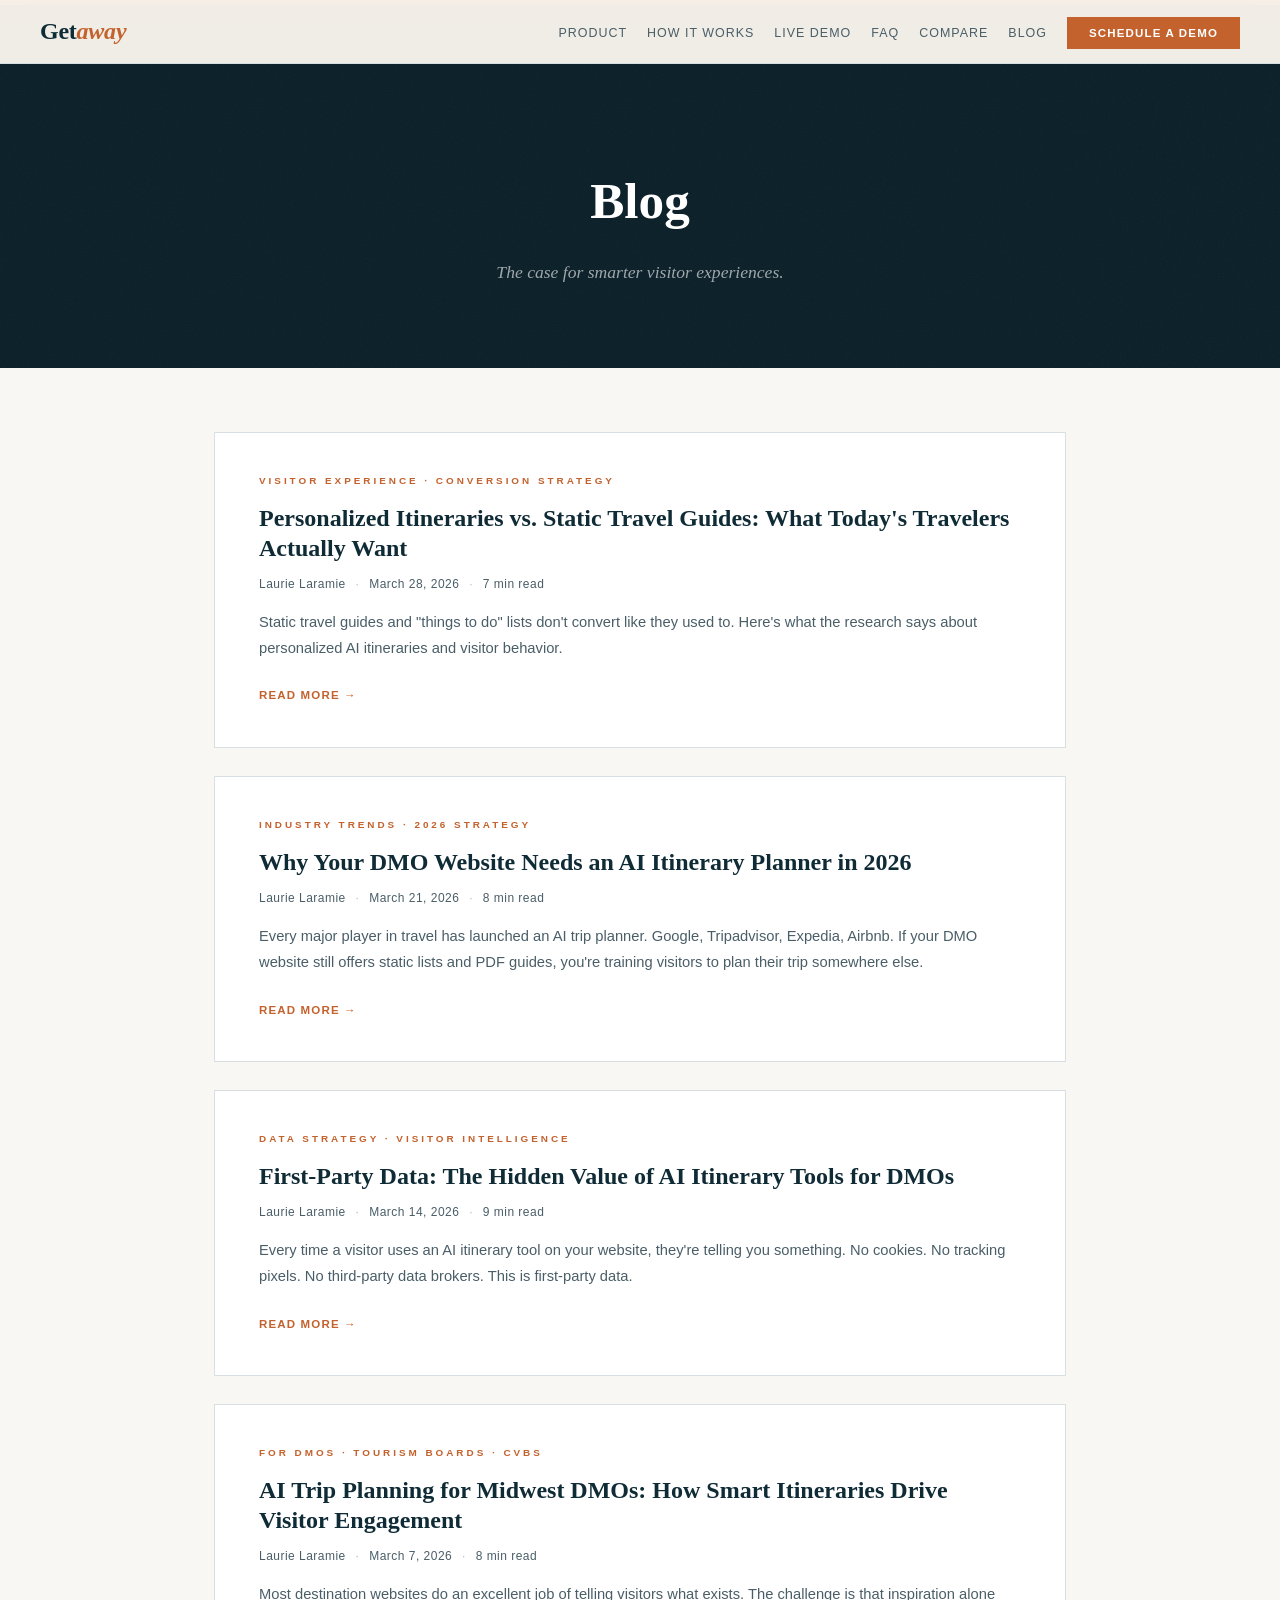
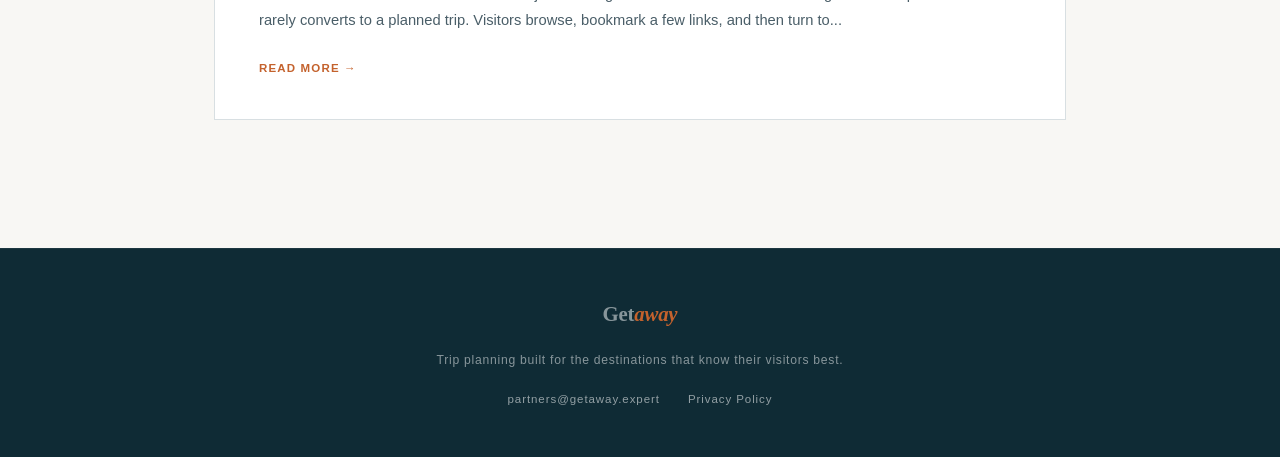
==== blog/index.html @ 8b9dd8a4 "Trim homepage, diversify hero images across site Remove three redundant homepage sections (Who It's " ====
<!DOCTYPE html>
<html lang="en">
<head>
  <meta charset="UTF-8" />
  <meta name="viewport" content="width=device-width, initial-scale=1.0" />

  <title>Blog | Getaway.expert Partners</title>
  <meta name="description" content="Insights on AI trip planning for destination marketing organizations, tourism boards, and CVBs. Learn how smart itineraries drive visitor engagement." />
  <link rel="canonical" href="https://partners.getaway.expert/blog" />
  <link rel="icon" type="image/svg+xml" href="/favicon.svg" />
  <link rel="icon" type="image/png" sizes="32x32" href="/favicon-32x32.png" />
  <link rel="icon" type="image/png" sizes="16x16" href="/favicon-16x16.png" />
  <meta name="robots" content="index, follow" />

  <meta property="og:type" content="website" />
  <meta property="og:url" content="https://partners.getaway.expert/blog" />
  <meta property="og:title" content="Blog | Getaway.expert Partners" />
  <meta property="og:description" content="Insights on AI trip planning for destination marketing organizations, tourism boards, and CVBs." />
  <meta property="og:image" content="https://images.unsplash.com/photo-1441974231531-c6227db76b6e?w=1200&q=80" />

  <meta name="twitter:card" content="summary_large_image" />
  <meta name="twitter:title" content="Blog | Getaway.expert Partners" />
  <meta name="twitter:description" content="Insights on AI trip planning for destination marketing organizations, tourism boards, and CVBs." />
  <meta name="twitter:image" content="https://images.unsplash.com/photo-1441974231531-c6227db76b6e?w=1200&q=80" />

  <script type="application/ld+json">
  {
    "@context": "https://schema.org",
    "@type": "CollectionPage",
    "name": "Blog | Getaway.expert Partners",
    "description": "Insights on AI trip planning, first-party data, and digital strategy for destination marketing organizations.",
    "url": "https://partners.getaway.expert/blog",
    "publisher": {
      "@type": "Organization",
      "name": "Getaway.expert"
    },
    "mainEntity": {
      "@type": "ItemList",
      "itemListElement": [
        {
          "@type": "ListItem",
          "position": 1,
          "url": "https://partners.getaway.expert/blog/personalized-itineraries-vs-static-guides"
        },
        {
          "@type": "ListItem",
          "position": 2,
          "url": "https://partners.getaway.expert/blog/dmo-ai-itinerary-planner-2026"
        },
        {
          "@type": "ListItem",
          "position": 3,
          "url": "https://partners.getaway.expert/blog/first-party-data-ai-itinerary-tools"
        },
        {
          "@type": "ListItem",
          "position": 4,
          "url": "https://partners.getaway.expert/blog/ai-trip-planning-midwest-dmos"
        }
      ]
    }
  }
  </script>

  <script type="application/ld+json">
  {
    "@context": "https://schema.org",
    "@type": "BreadcrumbList",
    "itemListElement": [
      { "@type": "ListItem", "position": 1, "name": "Home", "item": "https://partners.getaway.expert/" },
      { "@type": "ListItem", "position": 2, "name": "Blog" }
    ]
  }
  </script>

  <meta http-equiv="Content-Security-Policy" content="default-src 'self'; script-src 'self' 'unsafe-inline'; style-src 'self' 'unsafe-inline' https://fonts.googleapis.com; font-src https://fonts.gstatic.com; img-src 'self' https://images.unsplash.com data:; frame-ancestors 'none';" />

  <link rel="preconnect" href="https://fonts.googleapis.com" />
  <link rel="preconnect" href="https://fonts.gstatic.com" crossorigin />
  <link href="https://fonts.googleapis.com/css2?family=Playfair+Display:ital,wght@0,700;0,800;1,400;1,700&family=Jost:wght@300;400;500;600;700&family=Libre+Baskerville:ital,wght@0,400;1,400&display=swap" rel="stylesheet" />
  <link rel="stylesheet" href="/styles.css" />

  <style>
    /* ── BLOG HERO ── */
    .blog-hero {
      background: #0A1F28; padding: 160px 24px 80px; text-align: center;
      position: relative; overflow: hidden;
    }
    .hero-bg {
      position: absolute; inset: 0;
      background: url('https://images.unsplash.com/photo-1441974231531-c6227db76b6e?auto=format&fit=crop&w=1920&q=80') center / cover no-repeat;
      opacity: 0.18;
    }
    .hero-grain {
      position: absolute; inset: 0;
      background-image: url("data:image/svg+xml,%3Csvg viewBox='0 0 256 256' xmlns='http://www.w3.org/2000/svg'%3E%3Cfilter id='n'%3E%3CfeTurbulence type='fractalNoise' baseFrequency='0.9' numOctaves='4' stitchTiles='stitch'/%3E%3C/filter%3E%3Crect width='100%25' height='100%25' filter='url(%23n)' opacity='0.04'/%3E%3C/svg%3E");
      pointer-events: none;
    }
    .hero-top-rule { position: absolute; top: 0; left: 0; right: 0; height: 5px; background: var(--terra); }
    .hero-content { position: relative; z-index: 1; }
    .blog-hero h1 {
      font-family: var(--font-playfair); font-size: clamp(2.2rem, 4vw, 3.4rem);
      font-weight: 800; color: #fff; margin-bottom: 16px;
    }
    .blog-hero p {
      font-family: var(--font-baskerville); font-style: italic;
      font-size: clamp(0.95rem, 1.8vw, 1.1rem); color: rgba(255,255,255,0.6);
      max-width: 540px; margin: 0 auto; line-height: 1.7;
    }

    /* ── BLOG LISTING ── */
    .blog-listing { max-width: 900px; margin: 0 auto; padding: 64px 24px 100px; }
    .blog-card {
      background: var(--mag-white); border: 1px solid var(--rule);
      padding: 40px 44px; margin-bottom: 28px; transition: box-shadow 0.2s, transform 0.15s;
    }
    .blog-card:hover { box-shadow: 0 8px 32px rgba(15,43,53,0.08); transform: translateY(-2px); }
    .blog-card-eyebrow {
      font-size: 0.62rem; font-weight: 600; letter-spacing: 0.3em;
      text-transform: uppercase; color: var(--terra); margin-bottom: 14px;
    }
    .blog-card h2 {
      font-family: var(--font-playfair); font-size: 1.5rem; font-weight: 700;
      color: var(--ink); line-height: 1.25; margin-bottom: 12px;
    }
    .blog-card h2 a { color: var(--ink); text-decoration: none; transition: color 0.2s; }
    .blog-card h2 a:hover { color: var(--terra); }
    .blog-card-meta {
      font-size: 0.75rem; color: var(--warm-gray); letter-spacing: 0.04em;
      margin-bottom: 16px;
    }
    .blog-card-meta span { margin: 0 6px; opacity: 0.4; }
    .blog-card-excerpt {
      font-size: 0.92rem; color: var(--warm-gray); line-height: 1.75;
      margin-bottom: 20px;
    }
    .blog-card-link {
      font-size: 0.72rem; font-weight: 700; letter-spacing: 0.1em;
      text-transform: uppercase; color: var(--terra); text-decoration: none;
      transition: color 0.2s;
    }
    .blog-card-link:hover { color: var(--terra-light); }

    /* ── RESPONSIVE ── */
    @media (max-width: 640px) {
      .blog-card { padding: 28px 24px; }
      .blog-hero { padding: 140px 20px 60px; }
    }
  </style>
</head>
<body>
  <a href="#main" class="skip-link">Skip to main content</a>

  <!-- NAV -->
  <nav class="site-nav">
    <a href="/" class="nav-logo">Get<em>away</em></a>
    <ul class="nav-links">
      <li><a href="/white-label-ai-itinerary-builder">Product</a></li>
      <li><a href="/#how">How It Works</a></li>
      <li><a href="/#demo">Live Demo</a></li>
      <li><a href="/faq">FAQ</a></li>
      <li><a href="/compare">Compare</a></li>
      <li><a href="/blog">Blog</a></li>
      <li><a href="/#contact" class="nav-cta">Schedule a Demo</a></li>
    </ul>
    <button class="nav-hamburger" id="hamburger" aria-label="Open menu">
      <span></span><span></span><span></span>
    </button>
  </nav>

  <!-- MOBILE MENU -->
  <div class="mobile-menu" id="mobileMenu">
    <a href="/white-label-ai-itinerary-builder" onclick="closeMobile()">Product</a>
    <a href="/#how" onclick="closeMobile()">How It Works</a>
    <a href="/#demo" onclick="closeMobile()">Live Demo</a>
    <a href="/faq" onclick="closeMobile()">FAQ</a>
    <a href="/compare" onclick="closeMobile()">Compare</a>
    <a href="/blog" onclick="closeMobile()">Blog</a>
    <a href="/#contact" class="mobile-cta" onclick="closeMobile()">Schedule a Demo &rarr;</a>
  </div>

  <main id="main">
  <!-- HERO -->
  <div class="blog-hero">
    <div class="hero-bg"></div>
    <div class="hero-grain"></div>
    <div class="hero-top-rule"></div>
    <div class="hero-content">
      <h1>Blog</h1>
      <p>The case for smarter visitor experiences.</p>
    </div>
  </div>

  <!-- BLOG LISTING -->
  <div class="blog-listing">

    <div class="blog-card">
      <div class="blog-card-eyebrow">Visitor Experience &middot; Conversion Strategy</div>
      <h2><a href="/blog/personalized-itineraries-vs-static-guides">Personalized Itineraries vs. Static Travel Guides: What Today's Travelers Actually Want</a></h2>
      <div class="blog-card-meta">
        Laurie Laramie <span>&middot;</span> March 28, 2026 <span>&middot;</span> 7 min read
      </div>
      <p class="blog-card-excerpt">Static travel guides and "things to do" lists don't convert like they used to. Here's what the research says about personalized AI itineraries and visitor behavior.</p>
      <a href="/blog/personalized-itineraries-vs-static-guides" class="blog-card-link">Read more &rarr;</a>
    </div>

    <div class="blog-card">
      <div class="blog-card-eyebrow">Industry Trends &middot; 2026 Strategy</div>
      <h2><a href="/blog/dmo-ai-itinerary-planner-2026">Why Your DMO Website Needs an AI Itinerary Planner in 2026</a></h2>
      <div class="blog-card-meta">
        Laurie Laramie <span>&middot;</span> March 21, 2026 <span>&middot;</span> 8 min read
      </div>
      <p class="blog-card-excerpt">Every major player in travel has launched an AI trip planner. Google, Tripadvisor, Expedia, Airbnb. If your DMO website still offers static lists and PDF guides, you're training visitors to plan their trip somewhere else.</p>
      <a href="/blog/dmo-ai-itinerary-planner-2026" class="blog-card-link">Read more &rarr;</a>
    </div>

    <div class="blog-card">
      <div class="blog-card-eyebrow">Data Strategy &middot; Visitor Intelligence</div>
      <h2><a href="/blog/first-party-data-ai-itinerary-tools">First-Party Data: The Hidden Value of AI Itinerary Tools for DMOs</a></h2>
      <div class="blog-card-meta">
        Laurie Laramie <span>&middot;</span> March 14, 2026 <span>&middot;</span> 9 min read
      </div>
      <p class="blog-card-excerpt">Every time a visitor uses an AI itinerary tool on your website, they're telling you something. No cookies. No tracking pixels. No third-party data brokers. This is first-party data.</p>
      <a href="/blog/first-party-data-ai-itinerary-tools" class="blog-card-link">Read more &rarr;</a>
    </div>

    <div class="blog-card">
      <div class="blog-card-eyebrow">For DMOs &middot; Tourism Boards &middot; CVBs</div>
      <h2><a href="/blog/ai-trip-planning-midwest-dmos">AI Trip Planning for Midwest DMOs: How Smart Itineraries Drive Visitor Engagement</a></h2>
      <div class="blog-card-meta">
        Laurie Laramie <span>&middot;</span> March 7, 2026 <span>&middot;</span> 8 min read
      </div>
      <p class="blog-card-excerpt">Most destination websites do an excellent job of telling visitors what exists. The challenge is that inspiration alone rarely converts to a planned trip. Visitors browse, bookmark a few links, and then turn to...</p>
      <a href="/blog/ai-trip-planning-midwest-dmos" class="blog-card-link">Read more &rarr;</a>
    </div>

  </div>

  </main>
  <!-- FOOTER -->
  <footer>
    <a href="/" class="logo">Get<em>away</em></a>
    <span class="tagline">Trip planning built for the destinations that know their visitors best.</span>
    <nav class="footer-nav">
      <a href="mailto:partners@getaway.expert">partners@getaway.expert</a>
      <a href="/privacy">Privacy Policy</a>
    </nav>
  </footer>

  <script>
    const hamburger = document.getElementById('hamburger');
    const mobileMenu = document.getElementById('mobileMenu');
    hamburger.addEventListener('click', () => {
      hamburger.classList.toggle('open');
      mobileMenu.classList.toggle('open');
    });
    function closeMobile() {
      hamburger.classList.remove('open');
      mobileMenu.classList.remove('open');
    }
  </script>

</body>
</html>
---- styles.css ----
/* ── BASE ── */
*, *::before, *::after { box-sizing: border-box; margin: 0; padding: 0; }

:root {
  --ink: #0F2B35;
  --terra: #C4622D;
  --terra-light: #E8845A;
  --terra-pale: #F2C4A8;
  --cream: #F8F7F4;
  --cream-dark: #EDF0F1;
  --warm-gray: #4A5E68;
  --rule: #D8DFE2;
  --mag-white: #FFFFFF;
  --teal: #1A7A6D;
  --teal-light: #5DBFAE;
  --font-playfair: 'Playfair Display', serif;
  --font-jost: 'Jost', sans-serif;
  --font-baskerville: 'Libre Baskerville', serif;
}

html { scroll-behavior: smooth; }
body { background: var(--cream); color: var(--ink); font-family: var(--font-jost); font-weight: 400; line-height: 1.6; overflow-x: hidden; }

/* ── ACCESSIBILITY ── */
.skip-link { position: absolute; top: -100%; left: 16px; background: var(--terra); color: #fff; padding: 12px 24px; font-size: 0.85rem; font-weight: 600; z-index: 999; text-decoration: none; border-radius: 0 0 4px 4px; }
.skip-link:focus { top: 0; }
*:focus-visible { outline: 2px solid var(--terra); outline-offset: 2px; }
a:focus-visible, button:focus-visible, input:focus-visible, textarea:focus-visible, select:focus-visible, [tabindex]:focus-visible { outline: 2px solid var(--terra); outline-offset: 2px; }

/* ── NAV ── */
nav.site-nav {
  position: fixed; top: 0; left: 0; right: 0; z-index: 200;
  background: rgba(250,246,239,0.96); backdrop-filter: blur(16px);
  border-bottom: 1px solid var(--rule);
  padding: 0 40px; height: 64px;
  display: flex; align-items: center; justify-content: space-between;
}
.nav-logo { font-family: var(--font-playfair); font-size: 1.5rem; font-weight: 700; color: var(--ink); text-decoration: none; letter-spacing: -0.01em; flex-shrink: 0; }
.nav-logo em { color: var(--terra); font-style: italic; }
.nav-links { display: flex; align-items: center; gap: 20px; list-style: none; }
.nav-links a { font-size: 0.78rem; font-weight: 500; letter-spacing: 0.08em; text-transform: uppercase; color: var(--warm-gray); text-decoration: none; transition: color 0.2s; }
.nav-links a:hover { color: var(--terra); }
.nav-cta { background: var(--terra) !important; color: white !important; padding: 10px 22px; font-size: 0.72rem !important; font-weight: 700 !important; letter-spacing: 0.1em !important; text-transform: uppercase !important; border: none; cursor: pointer; transition: background 0.2s, transform 0.15s !important; text-decoration: none; white-space: nowrap; }
.nav-cta:hover { background: var(--terra-light) !important; color: white !important; transform: translateY(-1px); }

.nav-hamburger { display: none; flex-direction: column; gap: 5px; cursor: pointer; padding: 4px; background: none; border: none; }
.nav-hamburger span { display: block; width: 22px; height: 2px; background: var(--ink); transition: all 0.25s; }
.nav-hamburger.open span:nth-child(1) { transform: translateY(7px) rotate(45deg); }
.nav-hamburger.open span:nth-child(2) { opacity: 0; }
.nav-hamburger.open span:nth-child(3) { transform: translateY(-7px) rotate(-45deg); }

.mobile-menu { display: none; position: fixed; top: 64px; left: 0; right: 0; background: rgba(250,246,239,0.98); backdrop-filter: blur(16px); border-bottom: 1px solid var(--rule); z-index: 199; padding: 24px 24px 32px; flex-direction: column; gap: 0; }
.mobile-menu.open { display: flex; }
.mobile-menu a { font-size: 0.88rem; font-weight: 500; letter-spacing: 0.08em; text-transform: uppercase; color: var(--warm-gray); text-decoration: none; padding: 14px 0; border-bottom: 1px solid var(--rule); transition: color 0.2s; }
.mobile-menu a:hover { color: var(--terra); }
.mobile-menu .mobile-cta { margin-top: 20px; background: var(--terra); color: white !important; text-align: center; padding: 16px; font-weight: 700; font-size: 0.8rem; letter-spacing: 0.1em; border-bottom: none; }
.mobile-menu .mobile-cta:hover { background: var(--terra-light); color: white !important; }

/* ── FOOTER ── */
footer { background: var(--ink); border-top: 1px solid rgba(255,255,255,0.06); padding: 48px 40px; display: flex; flex-direction: column; align-items: center; gap: 20px; }
footer .logo { font-family: var(--font-playfair); font-size: 1.3rem; font-weight: 700; color: rgba(255,255,255,0.5); text-decoration: none; letter-spacing: -0.01em; }
footer .logo em { color: var(--terra); font-style: italic; }
footer .tagline { font-size: 0.76rem; color: rgba(255,255,255,0.5); letter-spacing: 0.06em; text-align: center; }
footer .footer-nav { display: flex; gap: 28px; }
footer .footer-nav a { font-size: 0.72rem; letter-spacing: 0.08em; color: rgba(255,255,255,0.55); text-decoration: none; transition: color 0.2s; }
footer .footer-nav a:hover { color: rgba(255,255,255,0.9); }

/* ── UTILS ── */
.fade-in { opacity: 1; transform: none; transition: opacity 0.7s ease, transform 0.7s ease; }
.js-animate .fade-in { opacity: 0; transform: translateY(20px); }
.js-animate .fade-in.visible { opacity: 1; transform: none; }
.back-to-top { position: fixed; bottom: 32px; right: 32px; width: 44px; height: 44px; background: var(--terra); color: #fff; border: none; cursor: pointer; display: flex; align-items: center; justify-content: center; opacity: 0; pointer-events: none; transition: opacity 0.3s, transform 0.2s; z-index: 50; }
.back-to-top.visible { opacity: 1; pointer-events: auto; }
.back-to-top:hover { transform: translateY(-2px); background: var(--terra-light); }

/* ── SHARED RESPONSIVE ── */
@media (max-width: 640px) {
  .nav-links { display: none; }
  .nav-hamburger { display: flex; }
  nav.site-nav { padding: 0 20px; }
}
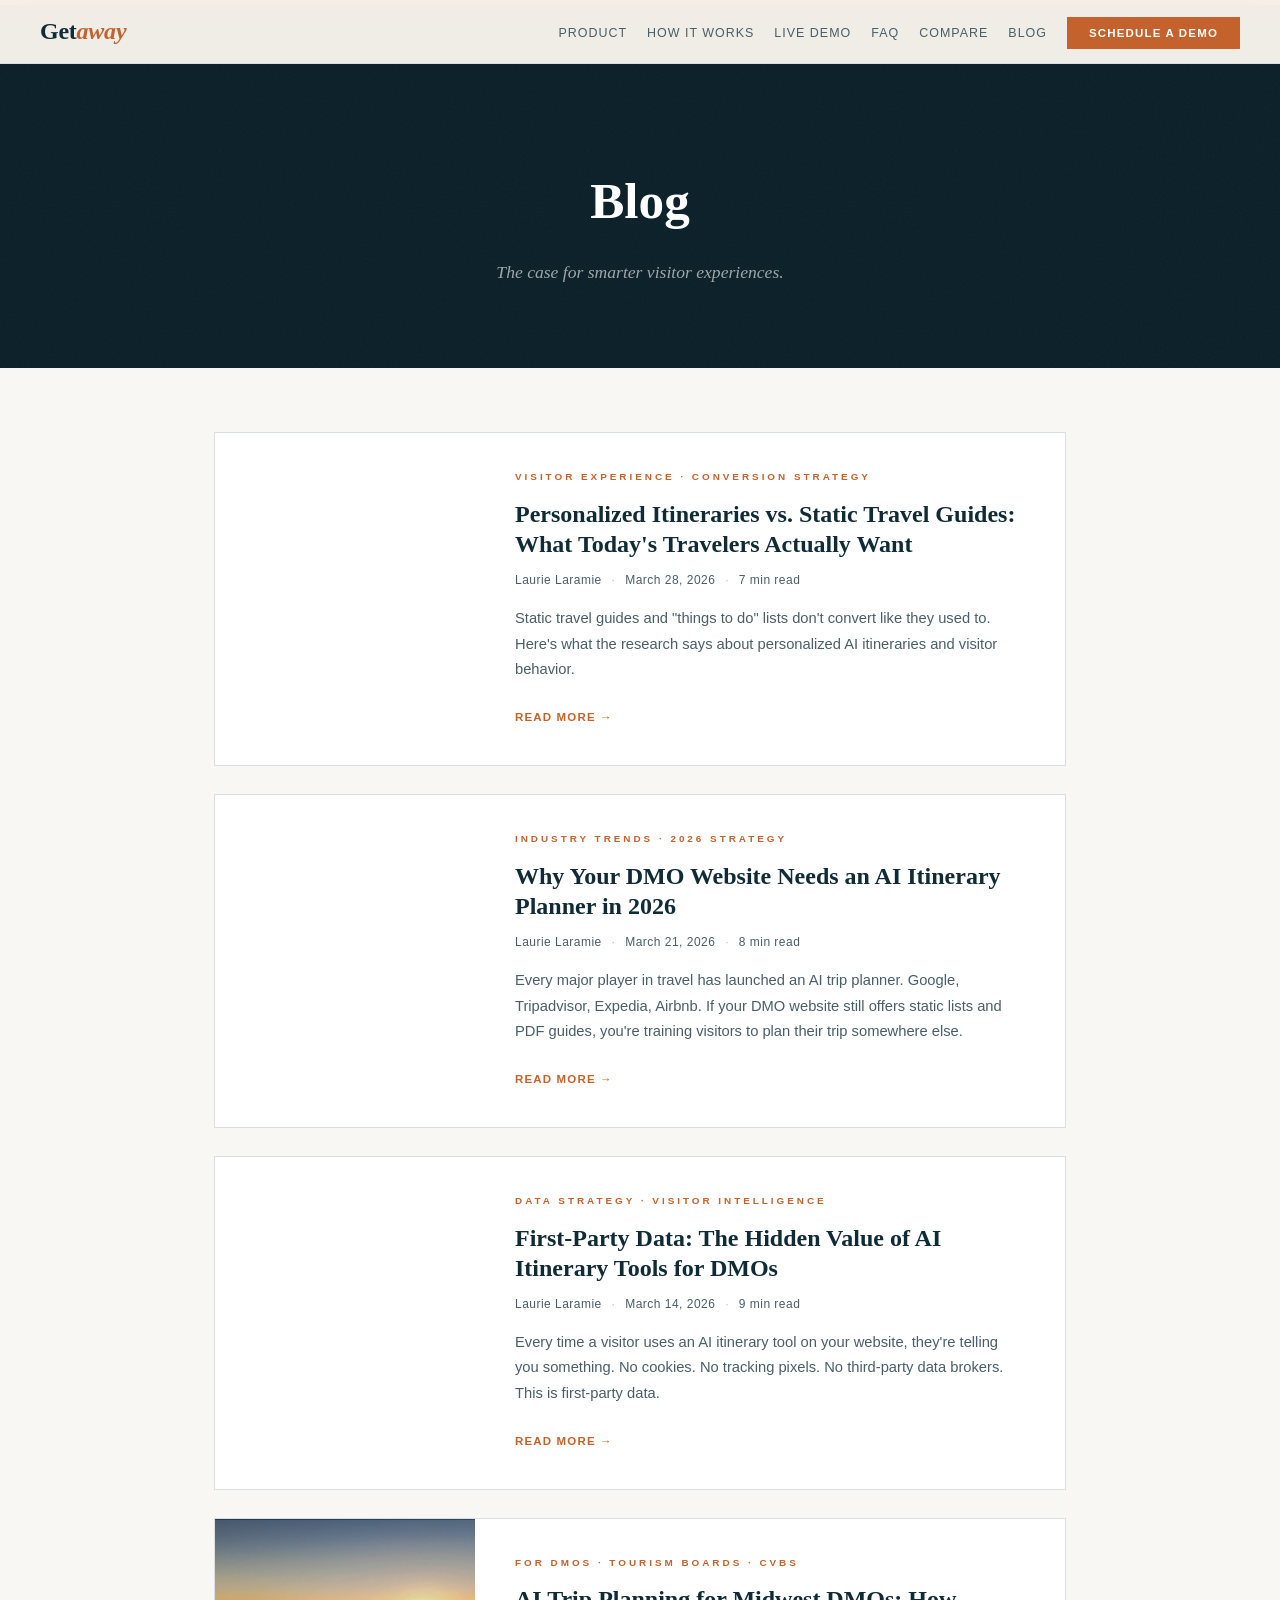
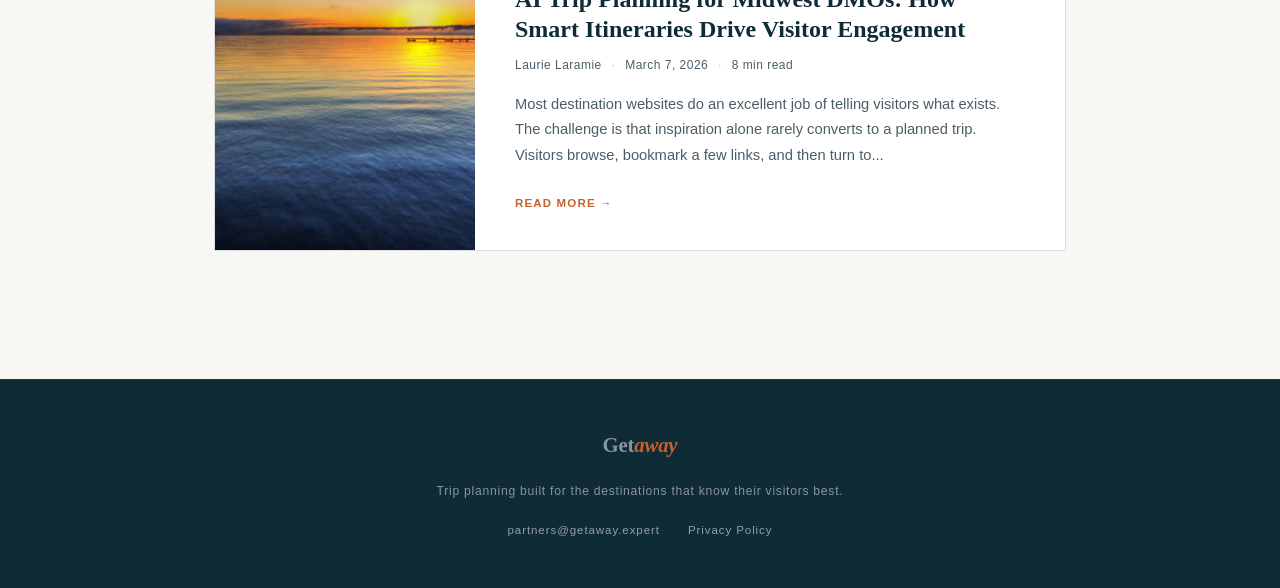
==== commit 285edcb5: "Add thumbnail images to blog listing cards Each blog card now shows its hero photo as a left-side th" ====
--- a/blog/index.html
+++ b/blog/index.html
@@ -112,9 +112,15 @@
     .blog-listing { max-width: 900px; margin: 0 auto; padding: 64px 24px 100px; }
     .blog-card {
       background: var(--mag-white); border: 1px solid var(--rule);
-      padding: 40px 44px; margin-bottom: 28px; transition: box-shadow 0.2s, transform 0.15s;
+      margin-bottom: 28px; transition: box-shadow 0.2s, transform 0.15s;
+      display: grid; grid-template-columns: 260px 1fr; overflow: hidden;
     }
     .blog-card:hover { box-shadow: 0 8px 32px rgba(15,43,53,0.08); transform: translateY(-2px); }
+    .blog-card-thumb {
+      background-size: cover; background-position: center;
+      min-height: 200px;
+    }
+    .blog-card-body { padding: 36px 40px; }
     .blog-card-eyebrow {
       font-size: 0.62rem; font-weight: 600; letter-spacing: 0.3em;
       text-transform: uppercase; color: var(--terra); margin-bottom: 14px;
@@ -142,8 +148,10 @@
     .blog-card-link:hover { color: var(--terra-light); }
 
     /* ── RESPONSIVE ── */
-    @media (max-width: 640px) {
-      .blog-card { padding: 28px 24px; }
+    @media (max-width: 740px) {
+      .blog-card { grid-template-columns: 1fr; }
+      .blog-card-thumb { min-height: 180px; }
+      .blog-card-body { padding: 28px 24px; }
       .blog-hero { padding: 140px 20px 60px; }
     }
   </style>
@@ -195,43 +203,55 @@
   <div class="blog-listing">
 
     <div class="blog-card">
-      <div class="blog-card-eyebrow">Visitor Experience &middot; Conversion Strategy</div>
-      <h2><a href="/blog/personalized-itineraries-vs-static-guides">Personalized Itineraries vs. Static Travel Guides: What Today's Travelers Actually Want</a></h2>
-      <div class="blog-card-meta">
-        Laurie Laramie <span>&middot;</span> March 28, 2026 <span>&middot;</span> 7 min read
-      </div>
-      <p class="blog-card-excerpt">Static travel guides and "things to do" lists don't convert like they used to. Here's what the research says about personalized AI itineraries and visitor behavior.</p>
-      <a href="/blog/personalized-itineraries-vs-static-guides" class="blog-card-link">Read more &rarr;</a>
-    </div>
-
-    <div class="blog-card">
-      <div class="blog-card-eyebrow">Industry Trends &middot; 2026 Strategy</div>
-      <h2><a href="/blog/dmo-ai-itinerary-planner-2026">Why Your DMO Website Needs an AI Itinerary Planner in 2026</a></h2>
-      <div class="blog-card-meta">
-        Laurie Laramie <span>&middot;</span> March 21, 2026 <span>&middot;</span> 8 min read
-      </div>
-      <p class="blog-card-excerpt">Every major player in travel has launched an AI trip planner. Google, Tripadvisor, Expedia, Airbnb. If your DMO website still offers static lists and PDF guides, you're training visitors to plan their trip somewhere else.</p>
-      <a href="/blog/dmo-ai-itinerary-planner-2026" class="blog-card-link">Read more &rarr;</a>
-    </div>
-
-    <div class="blog-card">
-      <div class="blog-card-eyebrow">Data Strategy &middot; Visitor Intelligence</div>
-      <h2><a href="/blog/first-party-data-ai-itinerary-tools">First-Party Data: The Hidden Value of AI Itinerary Tools for DMOs</a></h2>
-      <div class="blog-card-meta">
-        Laurie Laramie <span>&middot;</span> March 14, 2026 <span>&middot;</span> 9 min read
-      </div>
-      <p class="blog-card-excerpt">Every time a visitor uses an AI itinerary tool on your website, they're telling you something. No cookies. No tracking pixels. No third-party data brokers. This is first-party data.</p>
-      <a href="/blog/first-party-data-ai-itinerary-tools" class="blog-card-link">Read more &rarr;</a>
-    </div>
-
-    <div class="blog-card">
-      <div class="blog-card-eyebrow">For DMOs &middot; Tourism Boards &middot; CVBs</div>
-      <h2><a href="/blog/ai-trip-planning-midwest-dmos">AI Trip Planning for Midwest DMOs: How Smart Itineraries Drive Visitor Engagement</a></h2>
-      <div class="blog-card-meta">
-        Laurie Laramie <span>&middot;</span> March 7, 2026 <span>&middot;</span> 8 min read
-      </div>
-      <p class="blog-card-excerpt">Most destination websites do an excellent job of telling visitors what exists. The challenge is that inspiration alone rarely converts to a planned trip. Visitors browse, bookmark a few links, and then turn to...</p>
-      <a href="/blog/ai-trip-planning-midwest-dmos" class="blog-card-link">Read more &rarr;</a>
+      <div class="blog-card-thumb" style="background-image:url('https://images.unsplash.com/photo-1469854523086-cc02fe5d8800?auto=format&fit=crop&w=520&q=80')"></div>
+      <div class="blog-card-body">
+        <div class="blog-card-eyebrow">Visitor Experience &middot; Conversion Strategy</div>
+        <h2><a href="/blog/personalized-itineraries-vs-static-guides">Personalized Itineraries vs. Static Travel Guides: What Today's Travelers Actually Want</a></h2>
+        <div class="blog-card-meta">
+          Laurie Laramie <span>&middot;</span> March 28, 2026 <span>&middot;</span> 7 min read
+        </div>
+        <p class="blog-card-excerpt">Static travel guides and "things to do" lists don't convert like they used to. Here's what the research says about personalized AI itineraries and visitor behavior.</p>
+        <a href="/blog/personalized-itineraries-vs-static-guides" class="blog-card-link">Read more &rarr;</a>
+      </div>
+    </div>
+
+    <div class="blog-card">
+      <div class="blog-card-thumb" style="background-image:url('https://images.unsplash.com/photo-1488646953014-85cb44e25828?auto=format&fit=crop&w=520&q=80')"></div>
+      <div class="blog-card-body">
+        <div class="blog-card-eyebrow">Industry Trends &middot; 2026 Strategy</div>
+        <h2><a href="/blog/dmo-ai-itinerary-planner-2026">Why Your DMO Website Needs an AI Itinerary Planner in 2026</a></h2>
+        <div class="blog-card-meta">
+          Laurie Laramie <span>&middot;</span> March 21, 2026 <span>&middot;</span> 8 min read
+        </div>
+        <p class="blog-card-excerpt">Every major player in travel has launched an AI trip planner. Google, Tripadvisor, Expedia, Airbnb. If your DMO website still offers static lists and PDF guides, you're training visitors to plan their trip somewhere else.</p>
+        <a href="/blog/dmo-ai-itinerary-planner-2026" class="blog-card-link">Read more &rarr;</a>
+      </div>
+    </div>
+
+    <div class="blog-card">
+      <div class="blog-card-thumb" style="background-image:url('https://images.unsplash.com/photo-1501785888041-af3ef285b470?auto=format&fit=crop&w=520&q=80')"></div>
+      <div class="blog-card-body">
+        <div class="blog-card-eyebrow">Data Strategy &middot; Visitor Intelligence</div>
+        <h2><a href="/blog/first-party-data-ai-itinerary-tools">First-Party Data: The Hidden Value of AI Itinerary Tools for DMOs</a></h2>
+        <div class="blog-card-meta">
+          Laurie Laramie <span>&middot;</span> March 14, 2026 <span>&middot;</span> 9 min read
+        </div>
+        <p class="blog-card-excerpt">Every time a visitor uses an AI itinerary tool on your website, they're telling you something. No cookies. No tracking pixels. No third-party data brokers. This is first-party data.</p>
+        <a href="/blog/first-party-data-ai-itinerary-tools" class="blog-card-link">Read more &rarr;</a>
+      </div>
+    </div>
+
+    <div class="blog-card">
+      <div class="blog-card-thumb" style="background-image:url('/images/blog/ai-trip-planning-midwest-dmos.jpeg')"></div>
+      <div class="blog-card-body">
+        <div class="blog-card-eyebrow">For DMOs &middot; Tourism Boards &middot; CVBs</div>
+        <h2><a href="/blog/ai-trip-planning-midwest-dmos">AI Trip Planning for Midwest DMOs: How Smart Itineraries Drive Visitor Engagement</a></h2>
+        <div class="blog-card-meta">
+          Laurie Laramie <span>&middot;</span> March 7, 2026 <span>&middot;</span> 8 min read
+        </div>
+        <p class="blog-card-excerpt">Most destination websites do an excellent job of telling visitors what exists. The challenge is that inspiration alone rarely converts to a planned trip. Visitors browse, bookmark a few links, and then turn to...</p>
+        <a href="/blog/ai-trip-planning-midwest-dmos" class="blog-card-link">Read more &rarr;</a>
+      </div>
     </div>
 
   </div>
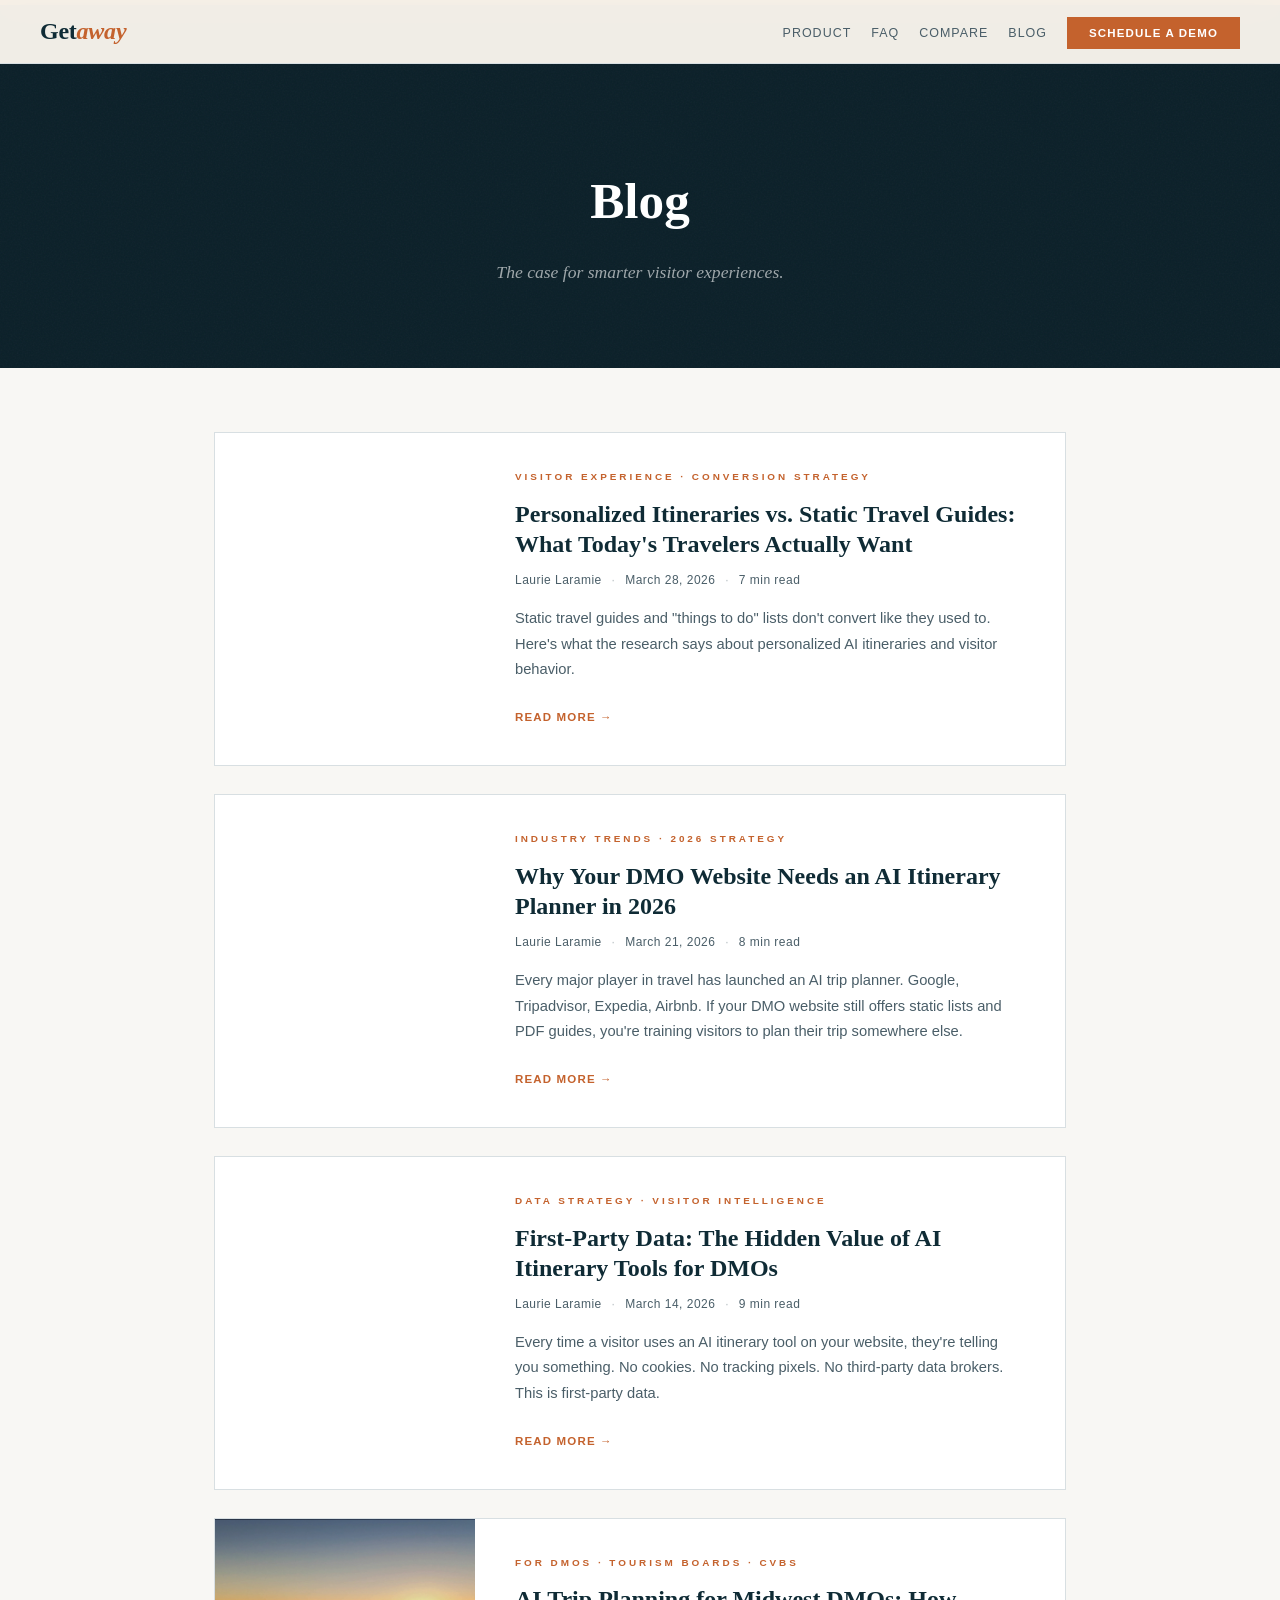
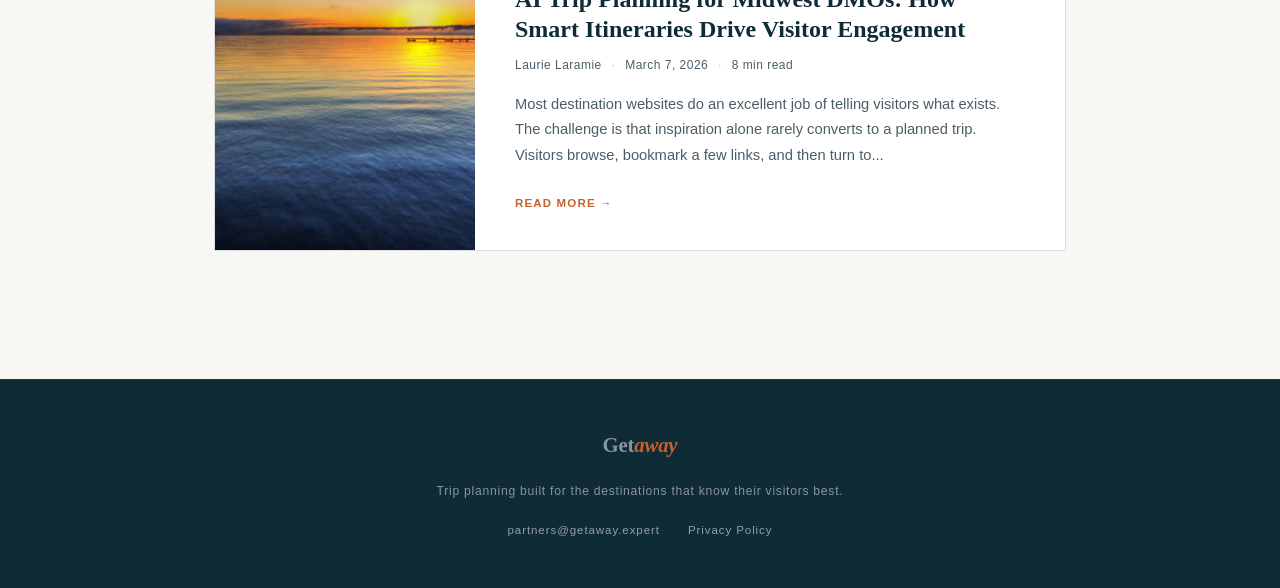
==== commit 37c50522: "Remove How It Works and Live Demo from nav on all pages Co-Authored-By: Claude Opus 4.6 (1M context)" ====
--- a/blog/index.html
+++ b/blog/index.html
@@ -164,8 +164,6 @@
     <a href="/" class="nav-logo">Get<em>away</em></a>
     <ul class="nav-links">
       <li><a href="/white-label-ai-itinerary-builder">Product</a></li>
-      <li><a href="/#how">How It Works</a></li>
-      <li><a href="/#demo">Live Demo</a></li>
       <li><a href="/faq">FAQ</a></li>
       <li><a href="/compare">Compare</a></li>
       <li><a href="/blog">Blog</a></li>
@@ -179,8 +177,6 @@
   <!-- MOBILE MENU -->
   <div class="mobile-menu" id="mobileMenu">
     <a href="/white-label-ai-itinerary-builder" onclick="closeMobile()">Product</a>
-    <a href="/#how" onclick="closeMobile()">How It Works</a>
-    <a href="/#demo" onclick="closeMobile()">Live Demo</a>
     <a href="/faq" onclick="closeMobile()">FAQ</a>
     <a href="/compare" onclick="closeMobile()">Compare</a>
     <a href="/blog" onclick="closeMobile()">Blog</a>
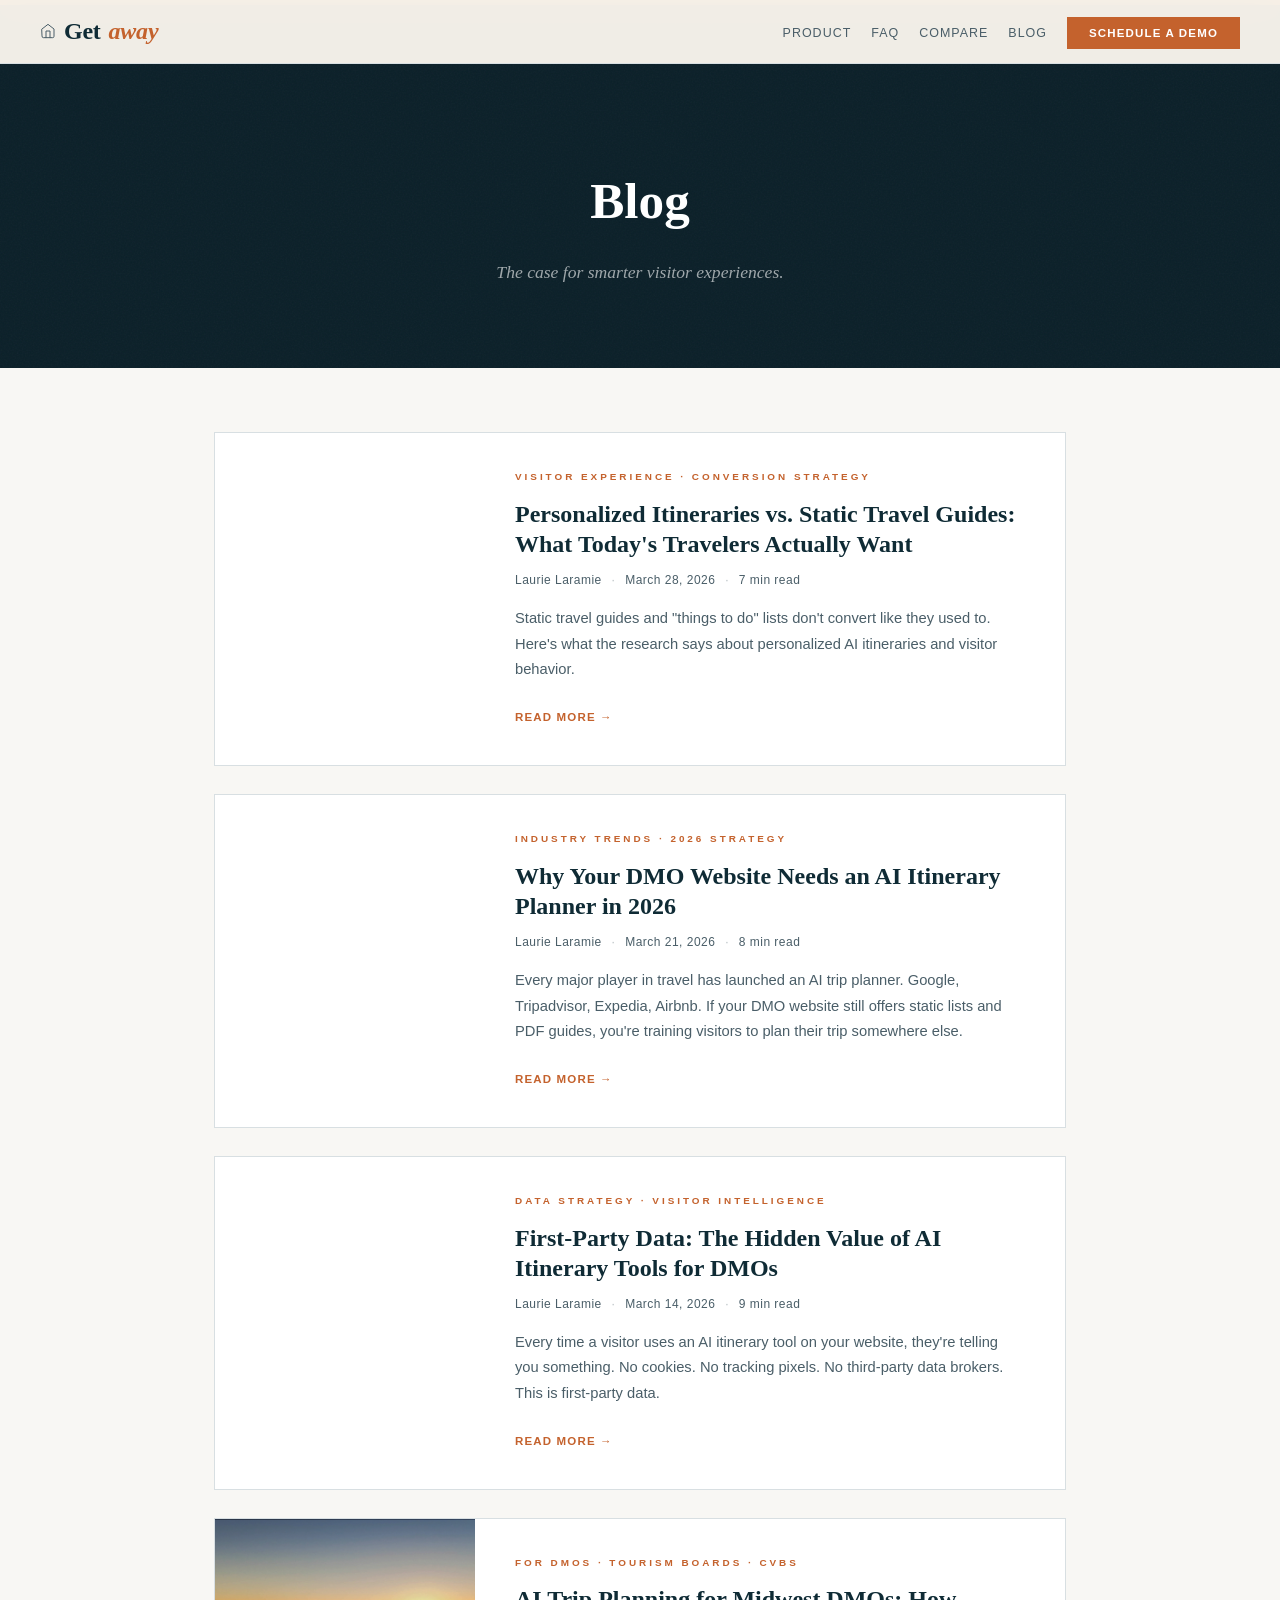
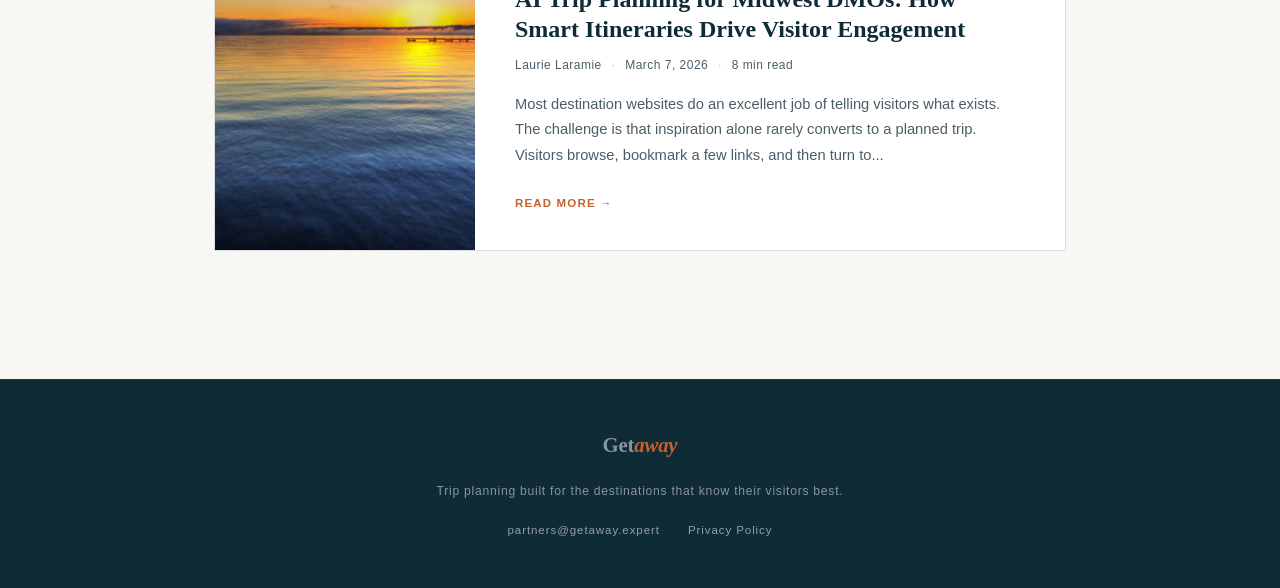
==== commit 97e963b4: "Add home icon next to logo in nav across all pages Small house icon in warm-gray that turns terra on" ====
--- a/blog/index.html
+++ b/blog/index.html
@@ -161,7 +161,7 @@
 
   <!-- NAV -->
   <nav class="site-nav">
-    <a href="/" class="nav-logo">Get<em>away</em></a>
+    <a href="/" class="nav-logo"><svg class="nav-home-icon" viewBox="0 0 24 24"><path d="M3 9l9-7 9 7v11a2 2 0 0 1-2 2H5a2 2 0 0 1-2-2z"/><polyline points="9 22 9 12 15 12 15 22"/></svg>Get<em>away</em></a>
     <ul class="nav-links">
       <li><a href="/white-label-ai-itinerary-builder">Product</a></li>
       <li><a href="/faq">FAQ</a></li>
--- a/styles.css
+++ b/styles.css
@@ -35,8 +35,10 @@
   padding: 0 40px; height: 64px;
   display: flex; align-items: center; justify-content: space-between;
 }
-.nav-logo { font-family: var(--font-playfair); font-size: 1.5rem; font-weight: 700; color: var(--ink); text-decoration: none; letter-spacing: -0.01em; flex-shrink: 0; }
+.nav-logo { font-family: var(--font-playfair); font-size: 1.5rem; font-weight: 700; color: var(--ink); text-decoration: none; letter-spacing: -0.01em; flex-shrink: 0; display: flex; align-items: center; gap: 8px; }
 .nav-logo em { color: var(--terra); font-style: italic; }
+.nav-home-icon { width: 16px; height: 16px; stroke: var(--warm-gray); fill: none; stroke-width: 1.5; stroke-linecap: round; stroke-linejoin: round; flex-shrink: 0; transition: stroke 0.2s; }
+.nav-logo:hover .nav-home-icon { stroke: var(--terra); }
 .nav-links { display: flex; align-items: center; gap: 20px; list-style: none; }
 .nav-links a { font-size: 0.78rem; font-weight: 500; letter-spacing: 0.08em; text-transform: uppercase; color: var(--warm-gray); text-decoration: none; transition: color 0.2s; }
 .nav-links a:hover { color: var(--terra); }
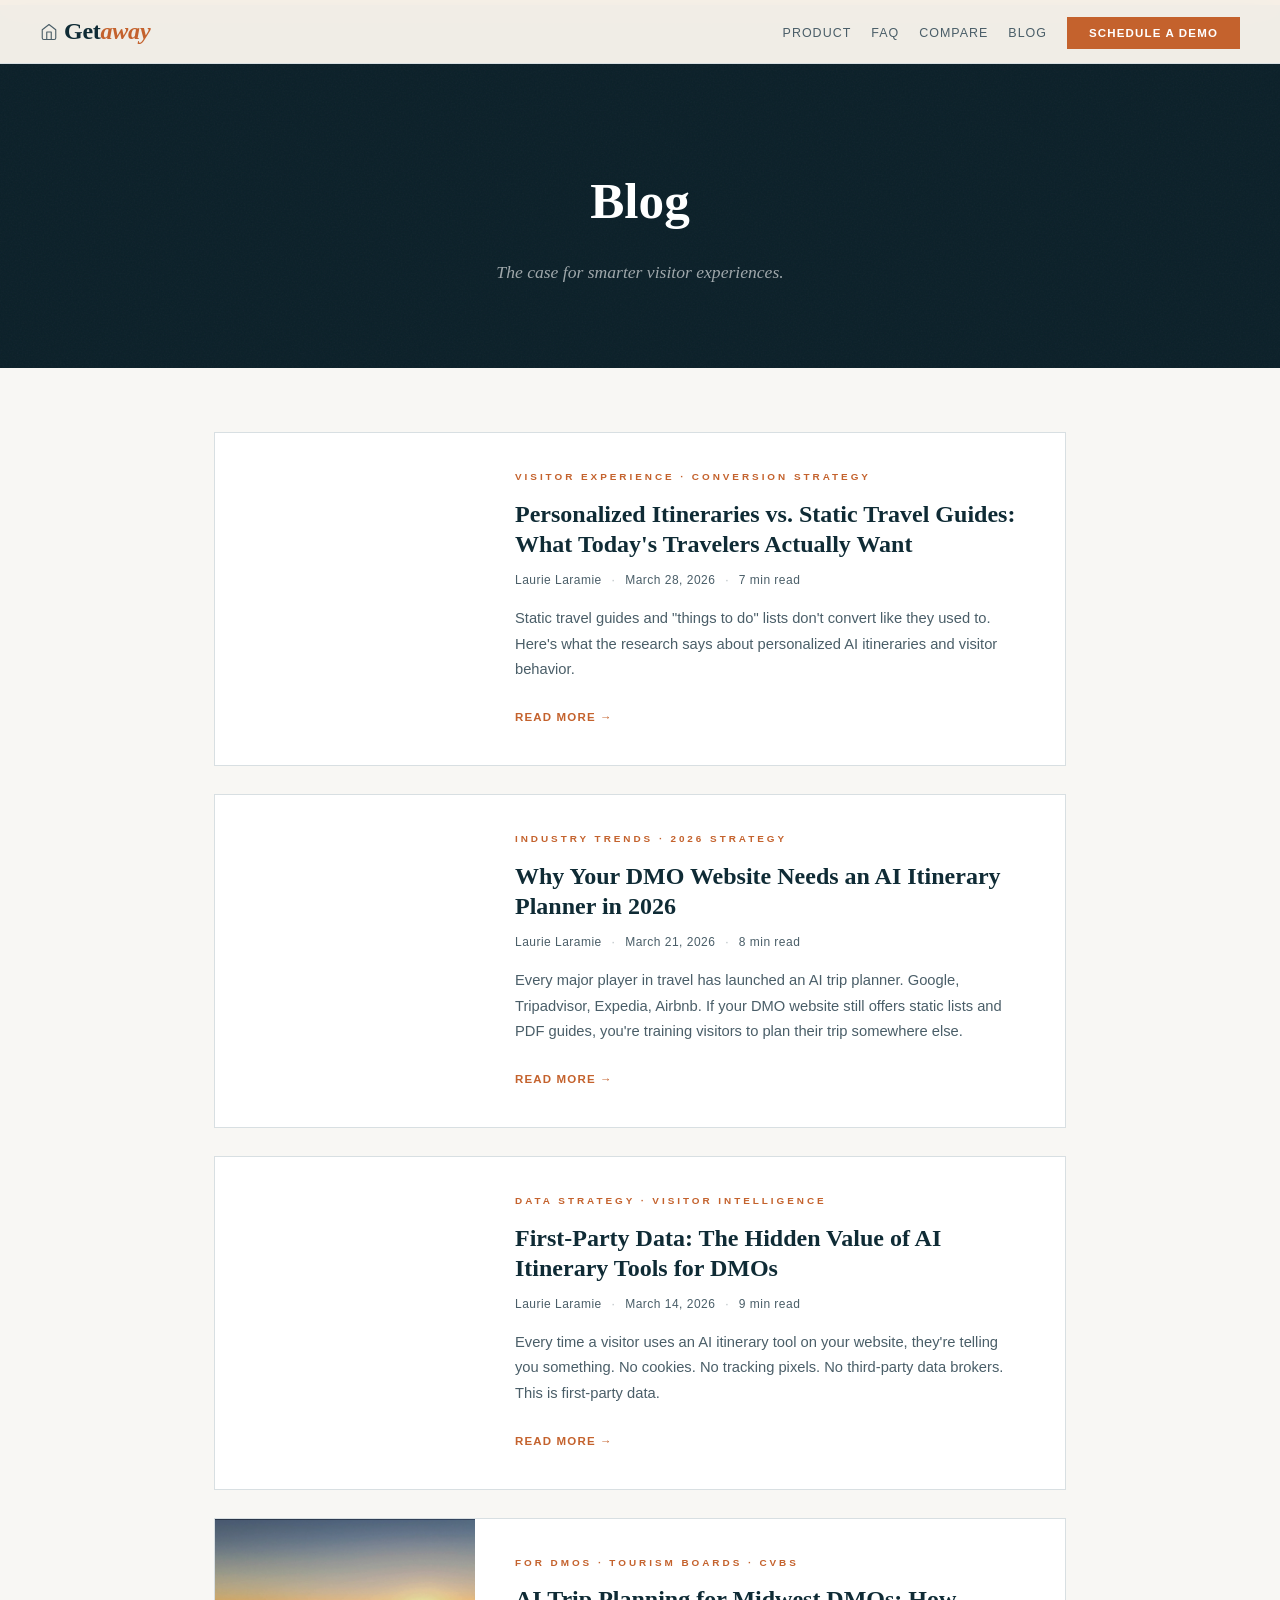
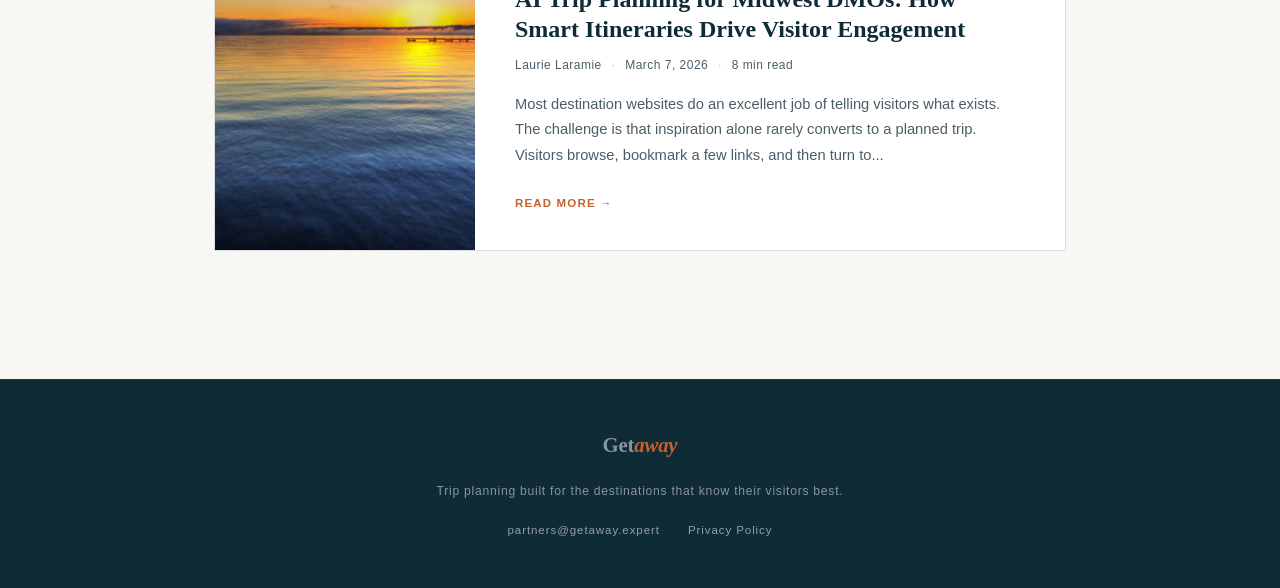
==== commit c9d20a1f: "Add Plausible Analytics tracking to all pages Co-Authored-By: Claude Opus 4.6 (1M context) <noreply@" ====
--- a/blog/index.html
+++ b/blog/index.html
@@ -3,6 +3,12 @@
 <head>
   <meta charset="UTF-8" />
   <meta name="viewport" content="width=device-width, initial-scale=1.0" />
+  <!-- Privacy-friendly analytics by Plausible -->
+  <script async src="https://plausible.io/js/pa-X74QWpJkRjJuQGpa_IUYJ.js"></script>
+  <script>
+    window.plausible=window.plausible||function(){(plausible.q=plausible.q||[]).push(arguments)},plausible.init=plausible.init||function(i){plausible.o=i||{}};
+    plausible.init()
+  </script>
 
   <title>Blog | Getaway.expert Partners</title>
   <meta name="description" content="Insights on AI trip planning for destination marketing organizations, tourism boards, and CVBs. Learn how smart itineraries drive visitor engagement." />
--- a/styles.css
+++ b/styles.css
@@ -35,9 +35,9 @@
   padding: 0 40px; height: 64px;
   display: flex; align-items: center; justify-content: space-between;
 }
-.nav-logo { font-family: var(--font-playfair); font-size: 1.5rem; font-weight: 700; color: var(--ink); text-decoration: none; letter-spacing: -0.01em; flex-shrink: 0; display: flex; align-items: center; gap: 8px; }
+.nav-logo { font-family: var(--font-playfair); font-size: 1.5rem; font-weight: 700; color: var(--ink); text-decoration: none; letter-spacing: -0.01em; flex-shrink: 0; }
 .nav-logo em { color: var(--terra); font-style: italic; }
-.nav-home-icon { width: 16px; height: 16px; stroke: var(--warm-gray); fill: none; stroke-width: 1.5; stroke-linecap: round; stroke-linejoin: round; flex-shrink: 0; transition: stroke 0.2s; }
+.nav-home-icon { width: 18px; height: 18px; margin-right: 6px; vertical-align: -2px; stroke: var(--warm-gray); fill: none; stroke-width: 1.5; stroke-linecap: round; stroke-linejoin: round; transition: stroke 0.2s; }
 .nav-logo:hover .nav-home-icon { stroke: var(--terra); }
 .nav-links { display: flex; align-items: center; gap: 20px; list-style: none; }
 .nav-links a { font-size: 0.78rem; font-weight: 500; letter-spacing: 0.08em; text-transform: uppercase; color: var(--warm-gray); text-decoration: none; transition: color 0.2s; }
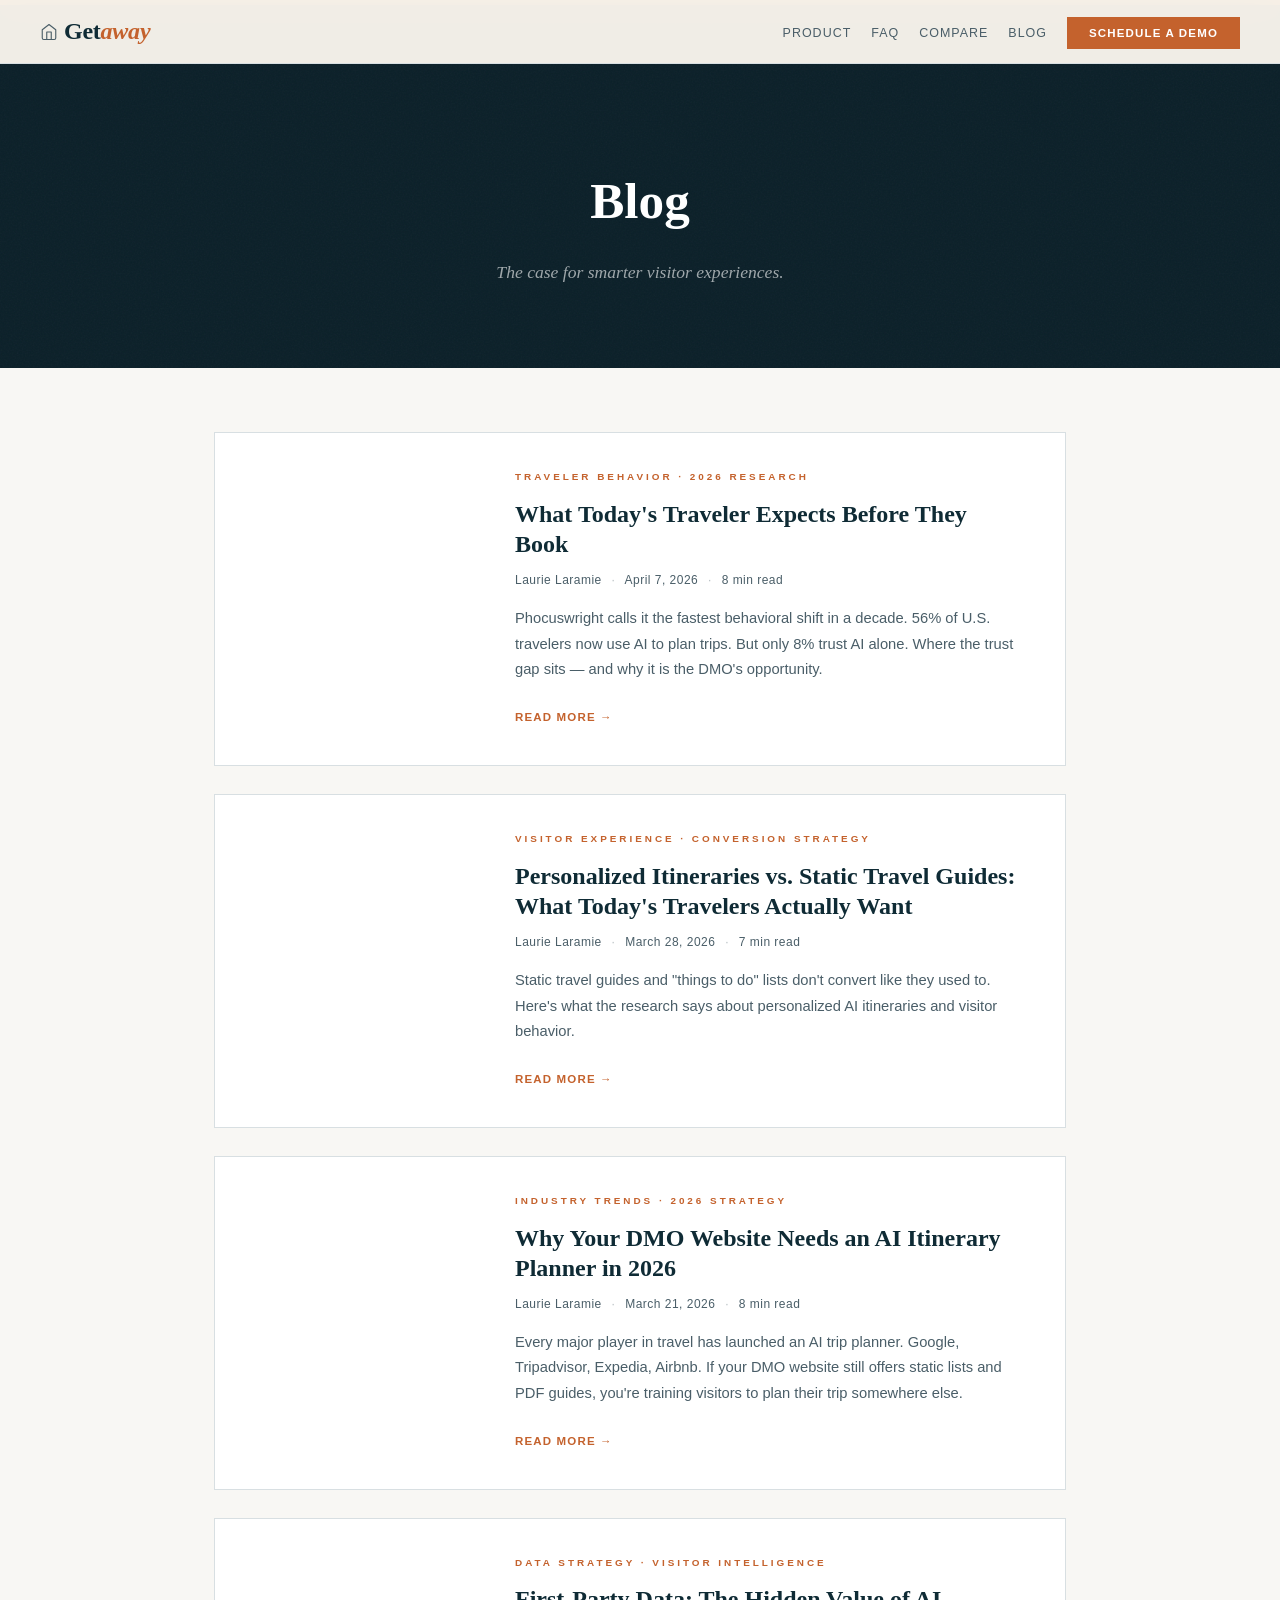
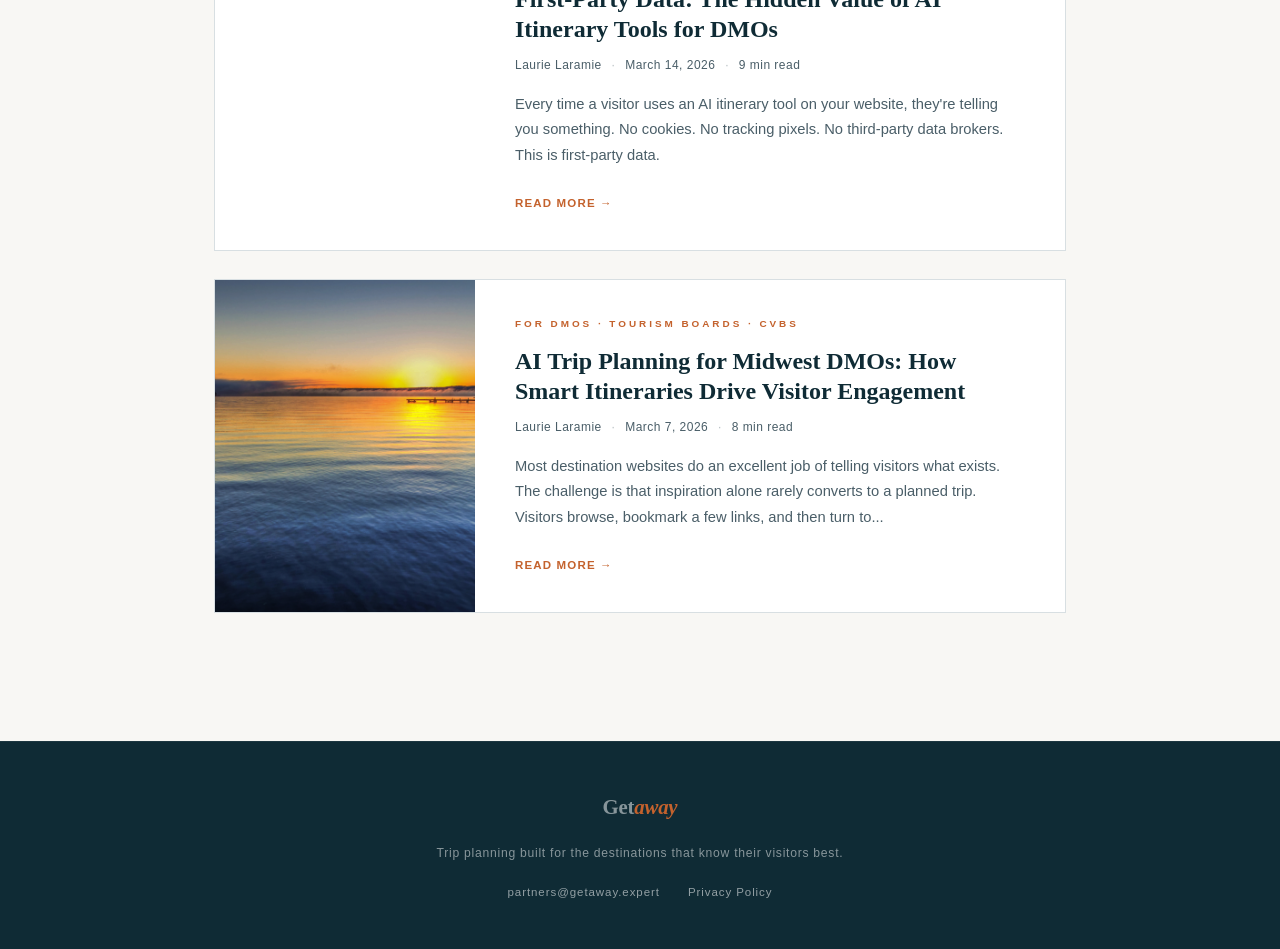
==== commit 847f726e: "Add blog post: What Today's Traveler Expects Before They Book New post citing Phocuswright, Booking." ====
--- a/blog/index.html
+++ b/blog/index.html
@@ -46,21 +46,26 @@
         {
           "@type": "ListItem",
           "position": 1,
+          "url": "https://partners.getaway.expert/blog/what-travelers-expect-2026"
+        },
+        {
+          "@type": "ListItem",
+          "position": 2,
           "url": "https://partners.getaway.expert/blog/personalized-itineraries-vs-static-guides"
         },
         {
           "@type": "ListItem",
-          "position": 2,
+          "position": 3,
           "url": "https://partners.getaway.expert/blog/dmo-ai-itinerary-planner-2026"
         },
         {
           "@type": "ListItem",
-          "position": 3,
+          "position": 4,
           "url": "https://partners.getaway.expert/blog/first-party-data-ai-itinerary-tools"
         },
         {
           "@type": "ListItem",
-          "position": 4,
+          "position": 5,
           "url": "https://partners.getaway.expert/blog/ai-trip-planning-midwest-dmos"
         }
       ]
@@ -79,7 +84,7 @@
   }
   </script>
 
-  <meta http-equiv="Content-Security-Policy" content="default-src 'self'; script-src 'self' 'unsafe-inline'; style-src 'self' 'unsafe-inline' https://fonts.googleapis.com; font-src https://fonts.gstatic.com; img-src 'self' https://images.unsplash.com data:; frame-ancestors 'none';" />
+  <meta http-equiv="Content-Security-Policy" content="default-src 'self'; script-src 'self' 'unsafe-inline' https://plausible.io; style-src 'self' 'unsafe-inline' https://fonts.googleapis.com; font-src https://fonts.gstatic.com; img-src 'self' https://images.unsplash.com data:; connect-src https://plausible.io; frame-ancestors 'none';" />
 
   <link rel="preconnect" href="https://fonts.googleapis.com" />
   <link rel="preconnect" href="https://fonts.gstatic.com" crossorigin />
@@ -205,6 +210,19 @@
   <div class="blog-listing">
 
     <div class="blog-card">
+      <div class="blog-card-thumb" style="background-image:url('https://images.unsplash.com/photo-1522199755839-a2bacb67c546?auto=format&fit=crop&w=520&q=80')"></div>
+      <div class="blog-card-body">
+        <div class="blog-card-eyebrow">Traveler Behavior &middot; 2026 Research</div>
+        <h2><a href="/blog/what-travelers-expect-2026">What Today&#39;s Traveler Expects Before They Book</a></h2>
+        <div class="blog-card-meta">
+          Laurie Laramie <span>&middot;</span> April 7, 2026 <span>&middot;</span> 8 min read
+        </div>
+        <p class="blog-card-excerpt">Phocuswright calls it the fastest behavioral shift in a decade. 56% of U.S. travelers now use AI to plan trips. But only 8% trust AI alone. Where the trust gap sits &mdash; and why it is the DMO&#39;s opportunity.</p>
+        <a href="/blog/what-travelers-expect-2026" class="blog-card-link">Read more &rarr;</a>
+      </div>
+    </div>
+
+    <div class="blog-card">
       <div class="blog-card-thumb" style="background-image:url('https://images.unsplash.com/photo-1469854523086-cc02fe5d8800?auto=format&fit=crop&w=520&q=80')"></div>
       <div class="blog-card-body">
         <div class="blog-card-eyebrow">Visitor Experience &middot; Conversion Strategy</div>
